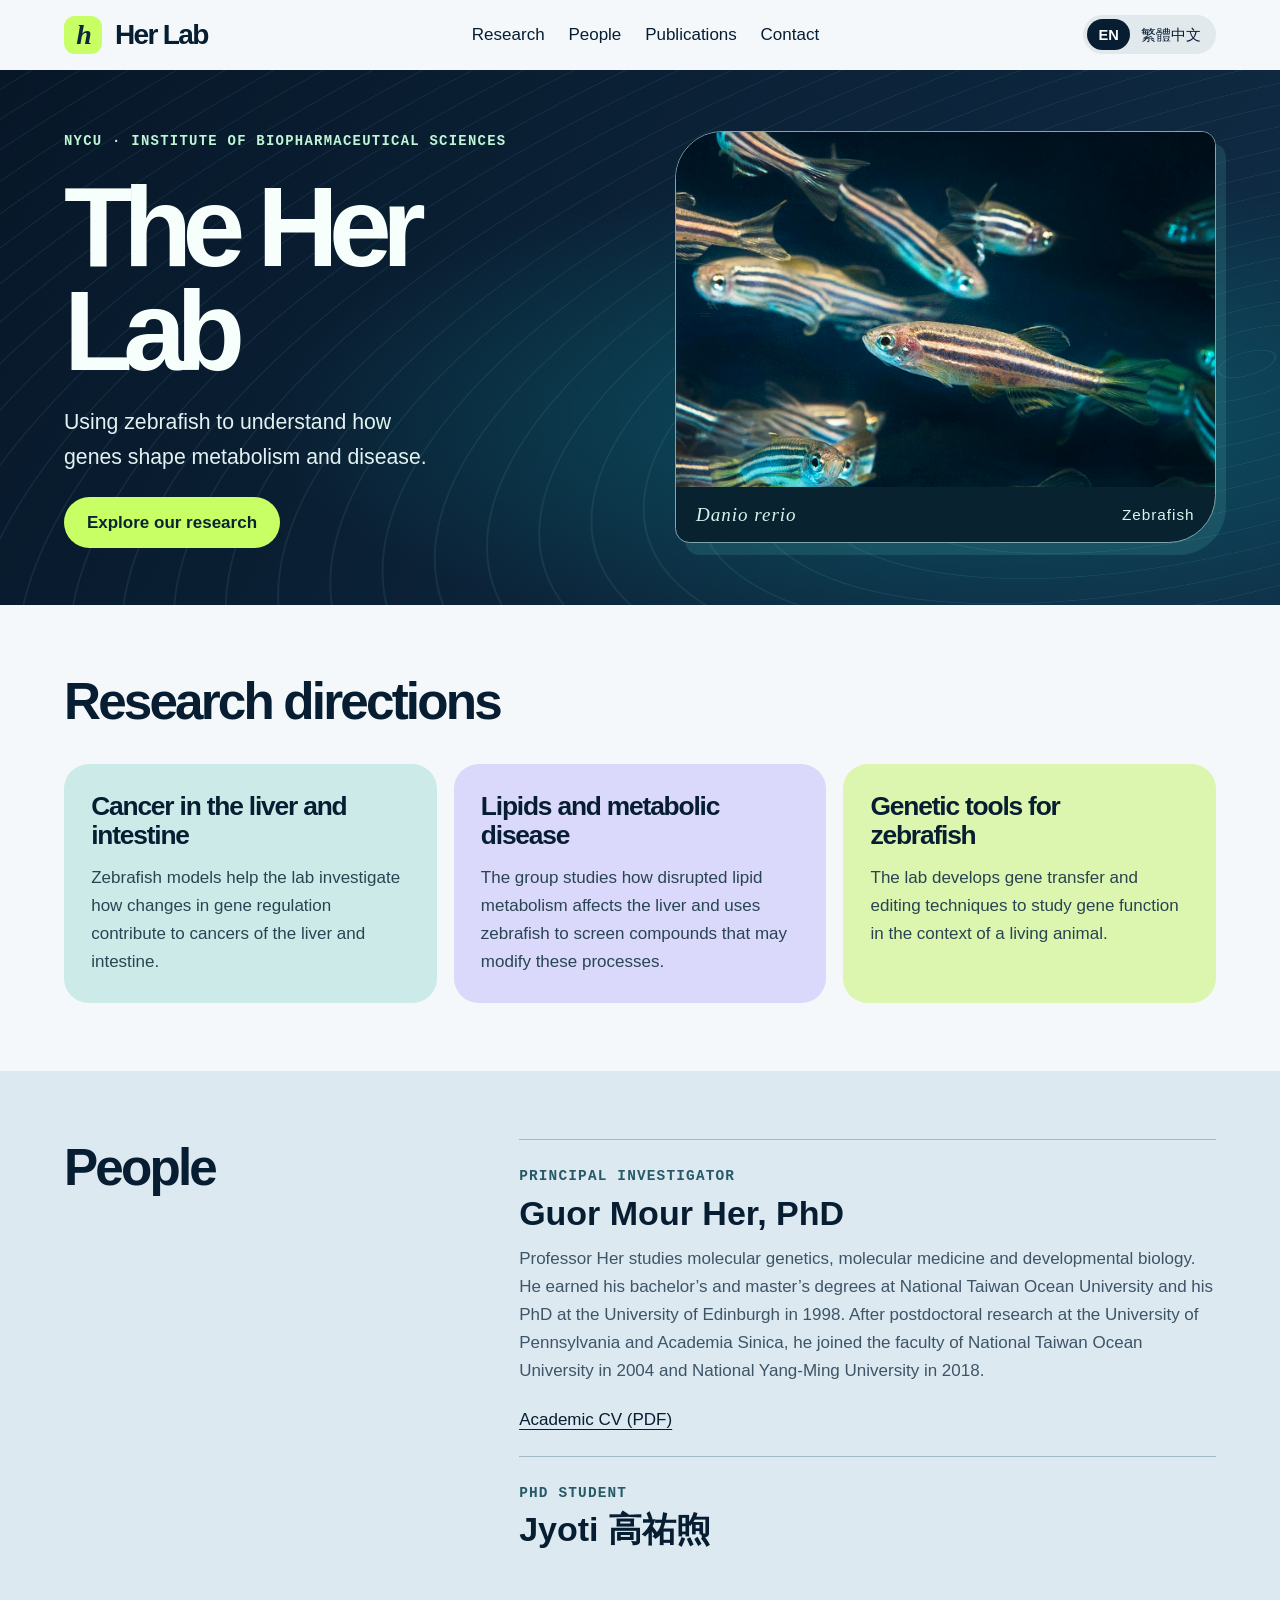
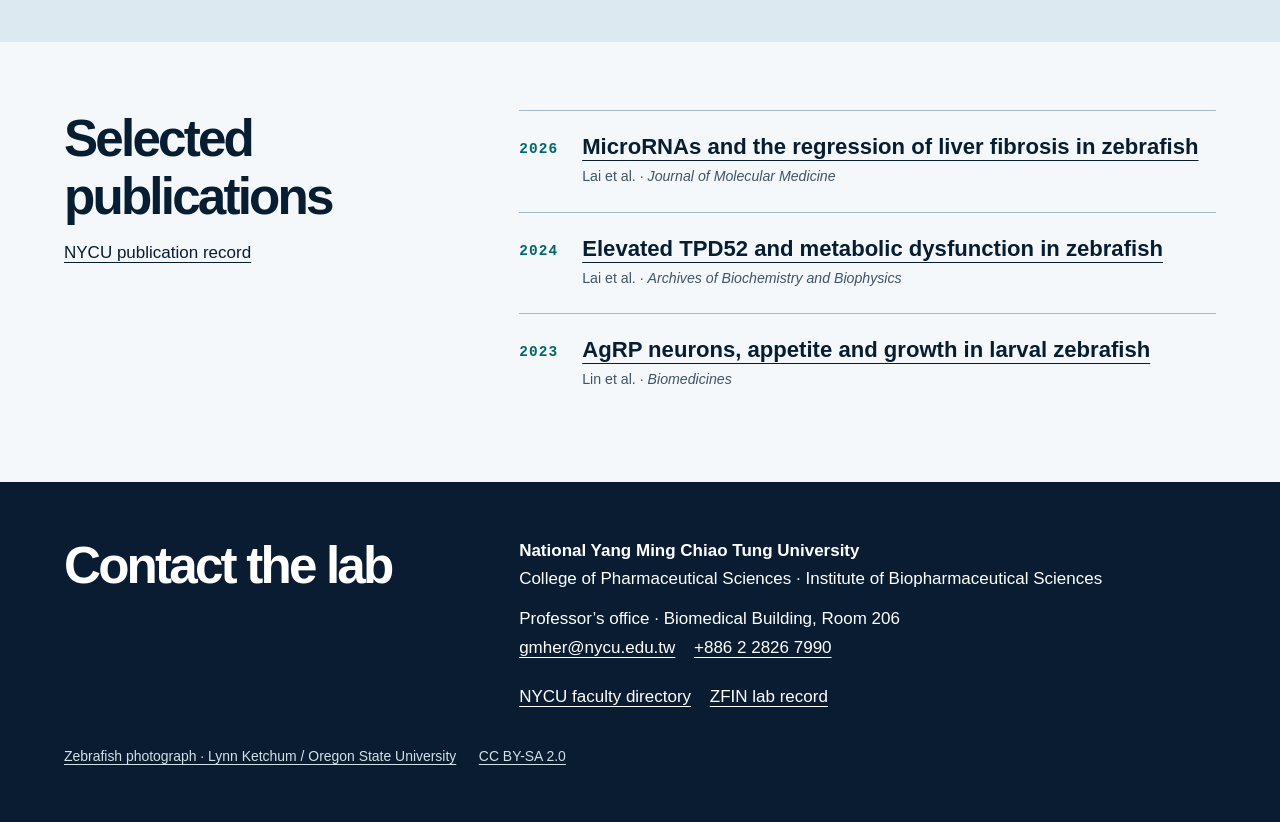
==== index.html @ 33146ce4 "Publish bilingual Her Lab website" ====
<!doctype html>
<html lang="en"><head><meta charset="utf-8"><meta name="viewport" content="width=device-width, initial-scale=1"><title>Her Lab | National Yang Ming Chiao Tung University</title><meta name="description" content="The Her Lab at NYCU uses zebrafish to study cancers, lipid metabolism and the genetics of disease."><link rel="alternate" hreflang="en" href="index.html"><link rel="alternate" hreflang="zh-TW" href="zh.html"><link rel="stylesheet" href="style.css"><script defer src="water.js"></script></head>
<body><a class="skip" href="#main">Skip to content</a>
<header><a class="brand" href="index.html"><span class="mark" aria-hidden="true">h</span>Her Lab</a><nav aria-label="Sections"><a href="#research">Research</a><a href="#people">People</a><a href="#papers">Publications</a><a href="#contact">Contact</a></nav><div class="langs"><a href="index.html" lang="en" hreflang="en" aria-current="page">EN</a> <a href="zh.html" lang="zh-TW" hreflang="zh-TW">繁體中文</a></div></header>
<main id="main"><section class="hero"><div class="wrap"><div><span class="meta">NYCU · Institute of Biopharmaceutical Sciences</span><h1>The Her Lab</h1><p class="lede">Using zebrafish to understand how genes shape metabolism and disease.</p><a class="action" href="#research">Explore our research</a></div><figure><img src="zebrafish.jpg" width="1271" height="1123" alt="Zebrafish with alternating dark and gold stripes"><figcaption><i>Danio rerio</i><span>Zebrafish</span></figcaption></figure></div></section>
<section id="research" class="wrap"><h2>Research directions</h2><div class="topics"><article><h3>Cancer in the liver and intestine</h3><p>Zebrafish models help the lab investigate how changes in gene regulation contribute to cancers of the liver and intestine.</p></article><article><h3>Lipids and metabolic disease</h3><p>The group studies how disrupted lipid metabolism affects the liver and uses zebrafish to screen compounds that may modify these processes.</p></article><article><h3>Genetic tools for zebrafish</h3><p>The lab develops gene transfer and editing techniques to study gene function in the context of a living animal.</p></article></div></section>
<section id="people" class="people"><div class="wrap split"><h2>People</h2><div><article class="person"><span class="role">Principal investigator</span><h3>Guor Mour Her, PhD</h3><p>Professor Her studies molecular genetics, molecular medicine and developmental biology. He earned his bachelor’s and master’s degrees at National Taiwan Ocean University and his PhD at the University of Edinburgh in 1998. After postdoctoral research at the University of Pennsylvania and Academia Sinica, he joined the faculty of National Taiwan Ocean University in 2004 and National Yang-Ming University in 2018.</p><a href="https://bps.nycu.edu.tw/assets/faculty/prof-hers-cvlu-li.pdf">Academic CV (PDF)</a></article><article class="person"><span class="role">PhD student</span><h3>Jyoti <span lang="zh-TW">高祐煦</span></h3></article></div></div></section>
<section id="papers" class="wrap split"><div><h2>Selected publications</h2><p><a href="https://scholar.nycu.edu.tw/en/persons/gour-mour-her/">NYCU publication record</a></p></div><div><article class="paper"><span class="year">2026</span><div><h3><a href="https://doi.org/10.1007/s00109-026-02672-y">MicroRNAs and the regression of liver fibrosis in zebrafish</a></h3><small lang="en">Lai et al. · <i>Journal of Molecular Medicine</i></small></div></article><article class="paper"><span class="year">2024</span><div><h3><a href="https://doi.org/10.1016/j.abb.2024.110166">Elevated TPD52 and metabolic dysfunction in zebrafish</a></h3><small lang="en">Lai et al. · <i>Archives of Biochemistry and Biophysics</i></small></div></article><article class="paper"><span class="year">2023</span><div><h3><a href="https://doi.org/10.3390/biomedicines11020499">AgRP neurons, appetite and growth in larval zebrafish</a></h3><small lang="en">Lin et al. · <i>Biomedicines</i></small></div></article></div></section></main>
<footer id="contact"><div class="wrap split"><h2>Contact the lab</h2><div><strong>National Yang Ming Chiao Tung University</strong><br>College of Pharmaceutical Sciences · Institute of Biopharmaceutical Sciences<p>Professor’s office · Biomedical Building, Room 206<br><a href="mailto:gmher@nycu.edu.tw">gmher@nycu.edu.tw</a><a href="tel:+886228267990">+886 2 2826 7990</a></p><a href="https://bps.nycu.edu.tw/en/faculty-members/">NYCU faculty directory</a><a href="https://zfin.org/action/profile/view/ZDB-LAB-080716-1">ZFIN lab record</a></div></div><p class="wrap credit"><a href="https://commons.wikimedia.org/wiki/File:Zebrafish_(26436913602).jpg">Zebrafish photograph · Lynn Ketchum / Oregon State University</a> <a href="https://creativecommons.org/licenses/by-sa/2.0/">CC BY-SA 2.0</a></p></footer>
<script>for(const link of document.querySelectorAll('.langs a'))link.addEventListener('click',()=>link.hash=location.hash);</script></body></html>
---- style.css ----
:root{--ink:#183f3c;--muted:#45635d;--line:#bdcfc4;--paper:#fafbf5;--sage:#e4ede2;color:var(--ink);background:var(--paper);font:17px/1.65 "DM Sans",-apple-system,BlinkMacSystemFont,"PingFang TC",sans-serif}
*{box-sizing:border-box}body{margin:0}a{color:inherit;text-underline-offset:.25em}a:hover{text-decoration-thickness:2px}a:focus-visible{outline:3px solid #b16621;outline-offset:4px}.skip{position:absolute;left:1rem;top:-5rem;background:white}.skip:focus{top:0}header,.wrap{width:min(1200px,90%);margin:auto}header,nav,.brand,.langs{display:flex;align-items:center}header{justify-content:space-between;gap:1rem;padding:1.25rem 0}nav,.langs{gap:1.4rem}header a{text-decoration:none}.brand{font:600 1.65rem Georgia,serif;gap:.75rem;white-space:nowrap}.mark{display:grid;place-items:center;border:1.5px solid;border-radius:50%;height:2.25rem;width:2.25rem;font:italic 1.45rem Georgia}.langs{gap:.6rem;font-size:.86rem}.langs [aria-current]{font-weight:700;border-bottom:2px solid}.hero{background:var(--sage);border-block:1px solid var(--line)}.hero .wrap{display:grid;grid-template-columns:1fr 1fr;align-items:center;gap:4%;min-height:485px;padding-block:3.6rem}.meta,figcaption,.role{font-size:.85rem;letter-spacing:.065em;color:var(--muted)}.meta{text-transform:uppercase;font-weight:650}h1,h2,h3{font-family:"Baskervville",Georgia,"Songti TC",serif;font-weight:400;line-height:1.13;margin:0}h1{font-size:clamp(3.7rem,7vw,6.4rem);letter-spacing:-.06em;margin:.4rem 0 1rem}h2{font-size:clamp(2rem,4vw,3.35rem);letter-spacing:-.04em}h3{font-size:1.55rem}.lede{font-size:1.2rem;max-width:39ch}.action{display:inline-block;background:var(--ink);color:white;padding:.55rem 1.18rem;text-decoration:none;border-radius:2rem}figure{margin:0;position:relative;background:radial-gradient(ellipse,#f4f6e9 15%,transparent 71%)}figure img{width:100%;display:block;transform:rotate(-7deg)}figcaption{border-top:1px solid #9caf9e;margin:1rem auto 0;width:88%;padding-top:.5rem;display:flex;justify-content:space-between;gap:1rem}main section:not(.hero){padding:4rem 0}.topics{display:grid;grid-template-columns:repeat(3,1fr);gap:2.5rem;margin-top:2rem}.topics article,.person,.paper{border-top:1px solid var(--line);padding:1.25rem 0}p{margin:.75rem 0 1.25rem}article p{color:var(--muted)}.people{background:#eff2ea}.split{display:grid;grid-template-columns:1fr 1.8fr;gap:4rem}.person h3{margin:.25rem 0}.paper{display:grid;grid-template-columns:auto 1fr;gap:1.4rem}.paper small{color:var(--muted)}.paper h3{font-size:1.3rem;line-height:1.35}.year{font:italic 1.1rem Georgia,serif;padding-top:.35rem}footer{background:var(--ink);color:#fff;padding:3.2rem 0}footer .split{align-items:start}footer a{display:inline-block;margin-right:1.1rem}html:lang(zh-TW) h1{font-size:clamp(2.8rem,5vw,4.6rem);letter-spacing:0}html:lang(zh-TW) h2{letter-spacing:.01em}
@media(max-width:850px){header{flex-wrap:wrap}nav{order:3;width:100%;justify-content:space-between;gap:.5rem;font-size:.95rem}.hero .wrap{gap:1rem;min-height:0}.topics{gap:1rem}.split{gap:2rem}}
@media(max-width:650px){.hero .wrap,.topics,.split{grid-template-columns:1fr}.hero .wrap{padding-block:2rem;gap:.5rem}figure{max-width:420px;width:100%;justify-self:center}main section:not(.hero){padding:2.7rem 0}.topics{gap:0}.split{gap:1.6rem}header{padding:.8rem 0}.lede{font-size:1.08rem}.paper{gap:.75rem}.brand{font-size:1.35rem}nav a{font-size:.87rem}}

/* Deep water, electric lime and a specimen-photography frame. */
:root{--ink:#071d32;--muted:#3e5467;--line:#c2d1d9;--paper:#f4f8fa;font-family:"Inter","Helvetica Neue","PingFang TC",sans-serif}
body{position:relative}h1,h2,h3,.brand{font-family:"Inter","Helvetica Neue","PingFang TC",sans-serif;font-weight:750}
header{padding-block:.9rem}.brand{letter-spacing:-.06em}.mark{background:#c8ff65;color:#10263b;border:0;border-radius:.65rem;font:bold italic 1.65rem Georgia}
nav a:hover,.paper a:hover{color:#00757d}.langs{background:#e1e9ed;padding:.24rem;border-radius:2rem;gap:0}.langs a{padding:.2rem .65rem;border-radius:2rem}.langs [aria-current]{background:var(--ink);color:white;border:0}
.hero{position:relative;isolation:isolate;overflow:hidden;color:#f7fffc;background:radial-gradient(ellipse at 76% 65%,#0c5464,transparent 51%),linear-gradient(120deg,#071728,#102d47);border:0}
.hero:before{content:"";position:absolute;inset:-40%;z-index:-1;opacity:.48;transform:rotate(-16deg);background:repeating-radial-gradient(ellipse at 75% 70%,transparent 0 28px,#6fc6cb35 29px 30px,transparent 31px 54px)}
.hero .wrap{min-height:500px;padding-block:3.3rem;grid-template-columns:1fr 1fr;gap:6%}.meta{font:600 .82rem/1.5 "IBM Plex Mono",monospace;letter-spacing:.09em;color:#bef6d5}
h1{font-size:clamp(4rem,8.8vw,8rem);font-weight:800;letter-spacing:-.085em;line-height:.92;margin:1.3rem 0}h2{font-weight:740;letter-spacing:-.055em}.lede{color:#e2f1f2;max-width:32ch;font-size:1.25rem}.action{background:#c8ff65;color:#0b2432;font-weight:700;padding:.7rem 1.35rem}.action:hover{background:white}
figure{background:#082230;border:1px solid #7fa7ae;border-radius:2.8rem .85rem;overflow:hidden;box-shadow:10px 12px 0 #62d3cd24}figure img{width:100%;height:auto;display:block;aspect-ratio:1.52;object-fit:cover;transform:none}
figcaption{color:#d7f5ee;margin:0;width:100%;padding:.7rem 1.2rem;align-items:center;border:0;font-size:.9rem}figcaption i{font-family:Georgia,serif;font-size:1.12rem}.credit{font-size:.82rem;line-height:1.6;margin:2rem auto 0;color:#d2e1e6}
.topics{gap:1rem}.topics article{border:0;border-radius:1.45rem;padding:1.6rem;background:#ccebe8}.topics article:nth-child(2){background:#dad9fb}.topics article:nth-child(3){background:#dcf5af}.topics h3{max-width:18ch;letter-spacing:-.045em}.topics p{color:#294452;margin-bottom:0}
.people{background:#dce9f1}.person,.paper{border-color:#a3b9c6}.role,.year{font:650 .85rem/1.6 monospace;text-transform:uppercase;letter-spacing:.08em}.paper h3 a{text-decoration-thickness:1px}.year{color:#00666c}.person h3{font-size:2rem}.role{color:#275a66}
footer{background:#091c32}.water-drop{position:absolute;width:0;height:0;pointer-events:none;z-index:9999}.water-drop span{position:absolute;left:0;top:0;width:140px;height:140px;border-radius:50%;opacity:0;background:radial-gradient(circle closest-side,transparent 76%,#052a5340 84%,#d7ffffaa 91%,#59beb94d 95%,transparent);mask-image:radial-gradient(circle closest-side,transparent 73%,black 85% 94%,transparent);backdrop-filter:blur(2px) contrast(1.4);animation:wave 1.1s cubic-bezier(.12,.56,.32,.97) both}
@keyframes wave{0%{transform:translate(-50%,-50%) scale(.03);opacity:0}9%{opacity:.85}100%{transform:translate(-50%,-50%) scale(1.65);opacity:0}}
body{overflow-x:clip}html:lang(zh-TW) h1{line-height:1.12}html:lang(zh-TW) h3{letter-spacing:0}
@media(max-width:650px){.hero .wrap{grid-template-columns:1fr;padding:2.5rem 0;gap:1.75rem}.topics{gap:1rem}figure{max-width:none}.lede{font-size:1.1rem}.brand{font-size:1.45rem}}
@media(prefers-reduced-motion:reduce){.water-drop{display:none}}
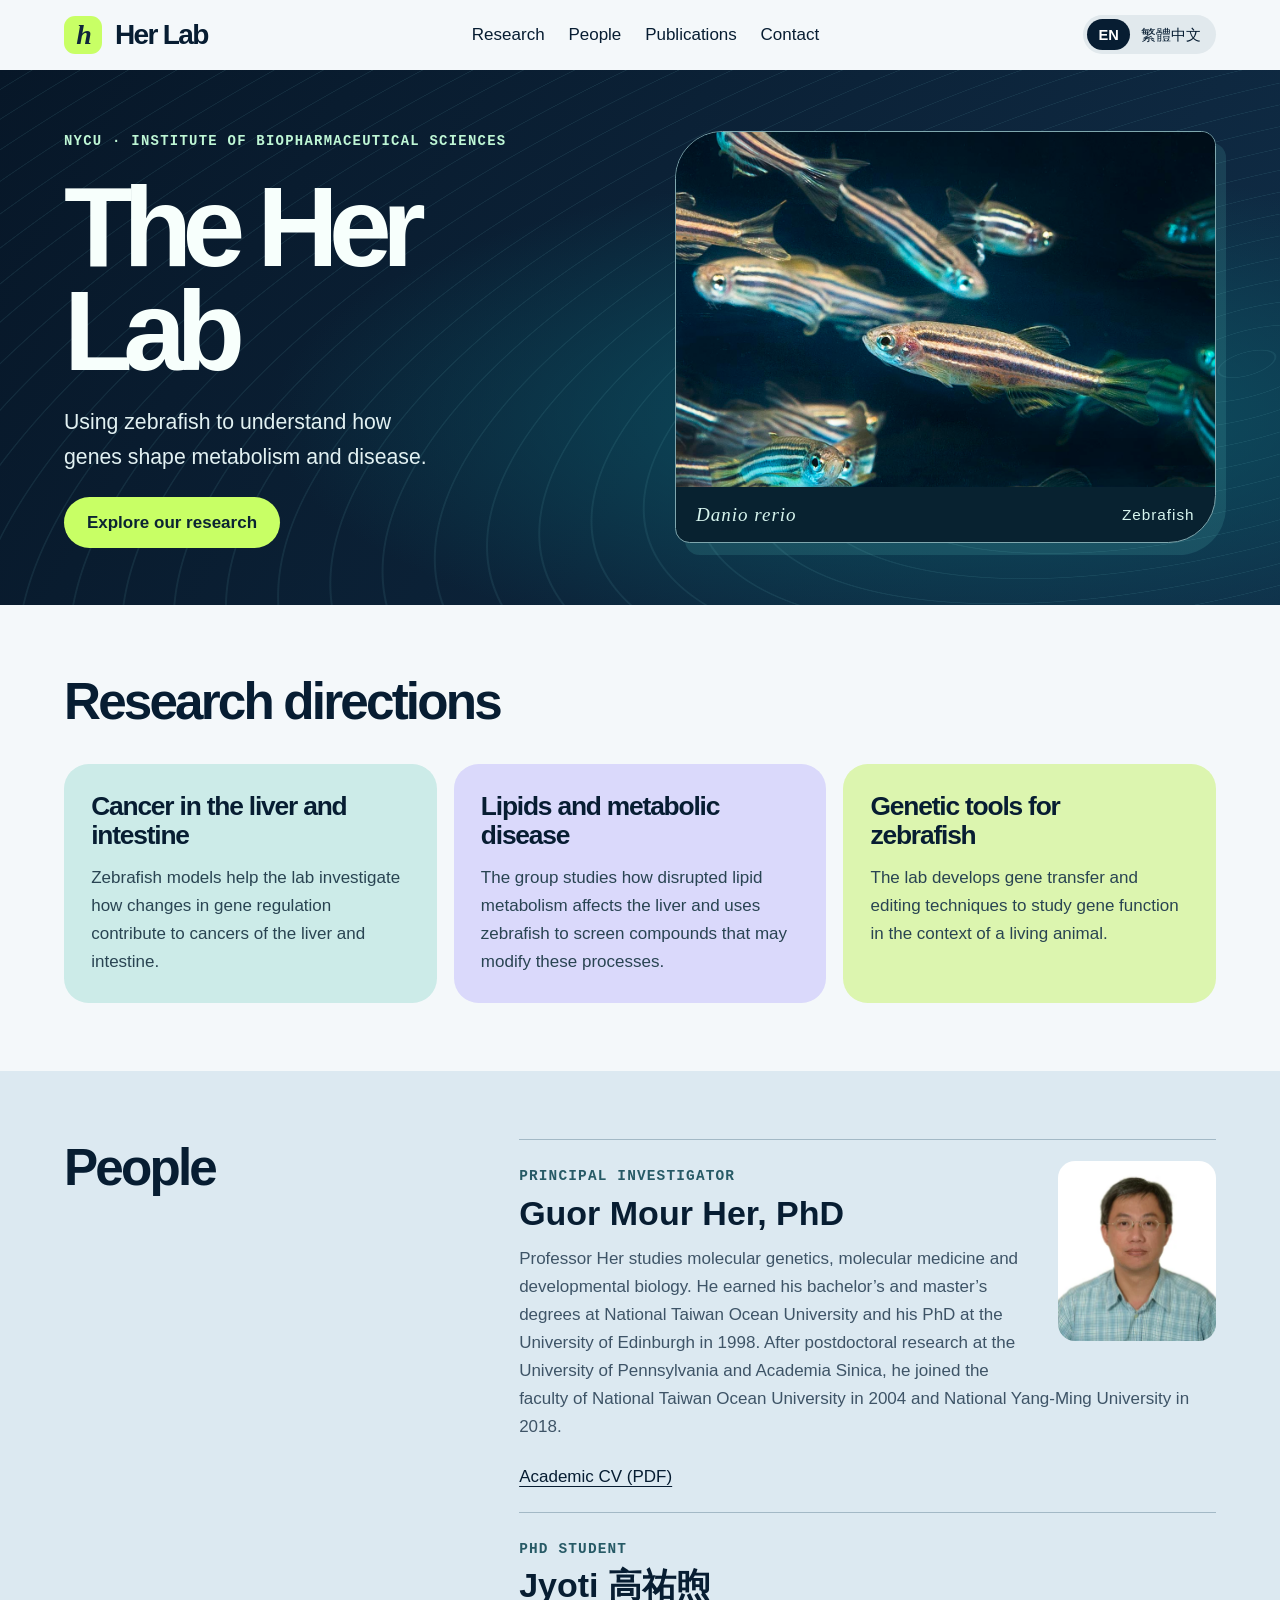
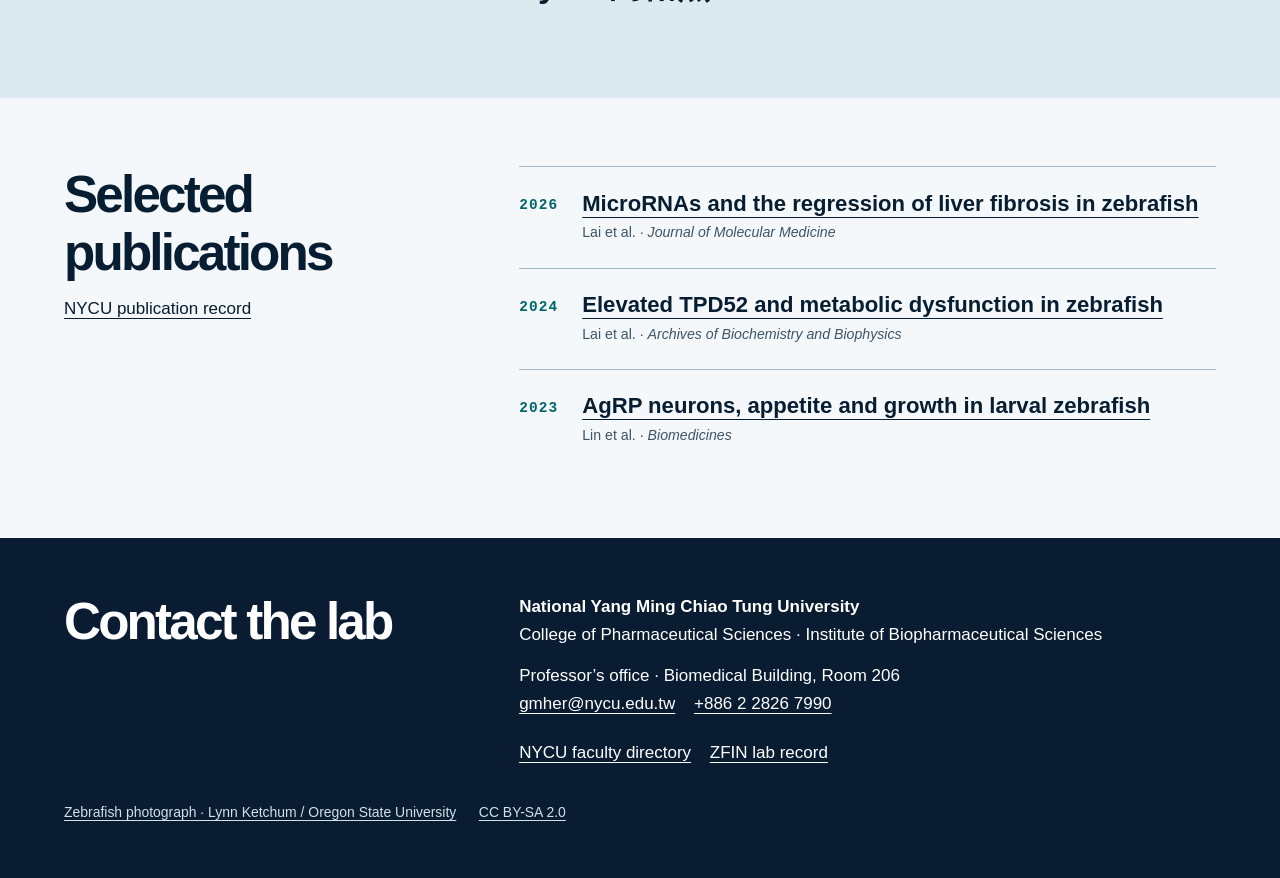
==== commit e61e1990: "Add Professor Her’s portrait to both faculty profiles" ====
--- a/index.html
+++ b/index.html
@@ -4,7 +4,7 @@
 <header><a class="brand" href="index.html"><span class="mark" aria-hidden="true">h</span>Her Lab</a><nav aria-label="Sections"><a href="#research">Research</a><a href="#people">People</a><a href="#papers">Publications</a><a href="#contact">Contact</a></nav><div class="langs"><a href="index.html" lang="en" hreflang="en" aria-current="page">EN</a> <a href="zh.html" lang="zh-TW" hreflang="zh-TW">繁體中文</a></div></header>
 <main id="main"><section class="hero"><div class="wrap"><div><span class="meta">NYCU · Institute of Biopharmaceutical Sciences</span><h1>The Her Lab</h1><p class="lede">Using zebrafish to understand how genes shape metabolism and disease.</p><a class="action" href="#research">Explore our research</a></div><figure><img src="zebrafish.jpg" width="1271" height="1123" alt="Zebrafish with alternating dark and gold stripes"><figcaption><i>Danio rerio</i><span>Zebrafish</span></figcaption></figure></div></section>
 <section id="research" class="wrap"><h2>Research directions</h2><div class="topics"><article><h3>Cancer in the liver and intestine</h3><p>Zebrafish models help the lab investigate how changes in gene regulation contribute to cancers of the liver and intestine.</p></article><article><h3>Lipids and metabolic disease</h3><p>The group studies how disrupted lipid metabolism affects the liver and uses zebrafish to screen compounds that may modify these processes.</p></article><article><h3>Genetic tools for zebrafish</h3><p>The lab develops gene transfer and editing techniques to study gene function in the context of a living animal.</p></article></div></section>
-<section id="people" class="people"><div class="wrap split"><h2>People</h2><div><article class="person"><span class="role">Principal investigator</span><h3>Guor Mour Her, PhD</h3><p>Professor Her studies molecular genetics, molecular medicine and developmental biology. He earned his bachelor’s and master’s degrees at National Taiwan Ocean University and his PhD at the University of Edinburgh in 1998. After postdoctoral research at the University of Pennsylvania and Academia Sinica, he joined the faculty of National Taiwan Ocean University in 2004 and National Yang-Ming University in 2018.</p><a href="https://bps.nycu.edu.tw/assets/faculty/prof-hers-cvlu-li.pdf">Academic CV (PDF)</a></article><article class="person"><span class="role">PhD student</span><h3>Jyoti <span lang="zh-TW">高祐煦</span></h3></article></div></div></section>
+<section id="people" class="people"><div class="wrap split"><h2>People</h2><div><article class="person"><img class="pi-portrait" src="guor-mour-her.png" width="320" height="364" loading="lazy" alt="Professor Guor Mour Her"><span class="role">Principal investigator</span><h3>Guor Mour Her, PhD</h3><p>Professor Her studies molecular genetics, molecular medicine and developmental biology. He earned his bachelor’s and master’s degrees at National Taiwan Ocean University and his PhD at the University of Edinburgh in 1998. After postdoctoral research at the University of Pennsylvania and Academia Sinica, he joined the faculty of National Taiwan Ocean University in 2004 and National Yang-Ming University in 2018.</p><a href="https://bps.nycu.edu.tw/assets/faculty/prof-hers-cvlu-li.pdf">Academic CV (PDF)</a></article><article class="person"><span class="role">PhD student</span><h3>Jyoti <span lang="zh-TW">高祐煦</span></h3></article></div></div></section>
 <section id="papers" class="wrap split"><div><h2>Selected publications</h2><p><a href="https://scholar.nycu.edu.tw/en/persons/gour-mour-her/">NYCU publication record</a></p></div><div><article class="paper"><span class="year">2026</span><div><h3><a href="https://doi.org/10.1007/s00109-026-02672-y">MicroRNAs and the regression of liver fibrosis in zebrafish</a></h3><small lang="en">Lai et al. · <i>Journal of Molecular Medicine</i></small></div></article><article class="paper"><span class="year">2024</span><div><h3><a href="https://doi.org/10.1016/j.abb.2024.110166">Elevated TPD52 and metabolic dysfunction in zebrafish</a></h3><small lang="en">Lai et al. · <i>Archives of Biochemistry and Biophysics</i></small></div></article><article class="paper"><span class="year">2023</span><div><h3><a href="https://doi.org/10.3390/biomedicines11020499">AgRP neurons, appetite and growth in larval zebrafish</a></h3><small lang="en">Lin et al. · <i>Biomedicines</i></small></div></article></div></section></main>
 <footer id="contact"><div class="wrap split"><h2>Contact the lab</h2><div><strong>National Yang Ming Chiao Tung University</strong><br>College of Pharmaceutical Sciences · Institute of Biopharmaceutical Sciences<p>Professor’s office · Biomedical Building, Room 206<br><a href="mailto:gmher@nycu.edu.tw">gmher@nycu.edu.tw</a><a href="tel:+886228267990">+886 2 2826 7990</a></p><a href="https://bps.nycu.edu.tw/en/faculty-members/">NYCU faculty directory</a><a href="https://zfin.org/action/profile/view/ZDB-LAB-080716-1">ZFIN lab record</a></div></div><p class="wrap credit"><a href="https://commons.wikimedia.org/wiki/File:Zebrafish_(26436913602).jpg">Zebrafish photograph · Lynn Ketchum / Oregon State University</a> <a href="https://creativecommons.org/licenses/by-sa/2.0/">CC BY-SA 2.0</a></p></footer>
 <script>for(const link of document.querySelectorAll('.langs a'))link.addEventListener('click',()=>link.hash=location.hash);</script></body></html>
--- a/style.css
+++ b/style.css
@@ -21,3 +21,15 @@
 body{overflow-x:clip}html:lang(zh-TW) h1{line-height:1.12}html:lang(zh-TW) h3{letter-spacing:0}
 @media(max-width:650px){.hero .wrap{grid-template-columns:1fr;padding:2.5rem 0;gap:1.75rem}.topics{gap:1rem}figure{max-width:none}.lede{font-size:1.1rem}.brand{font-size:1.45rem}}
 @media(prefers-reduced-motion:reduce){.water-drop{display:none}}
+
+.person { display: flow-root; }
+.pi-portrait {
+  float: right;
+  width: clamp(104px, 14vw, 158px);
+  height: auto;
+  margin: 0 0 1rem 1.25rem;
+  border-radius: 1rem;
+}
+@media (max-width: 420px) {
+  .pi-portrait { float: none; display: block; margin: 0 0 1rem; }
+}
